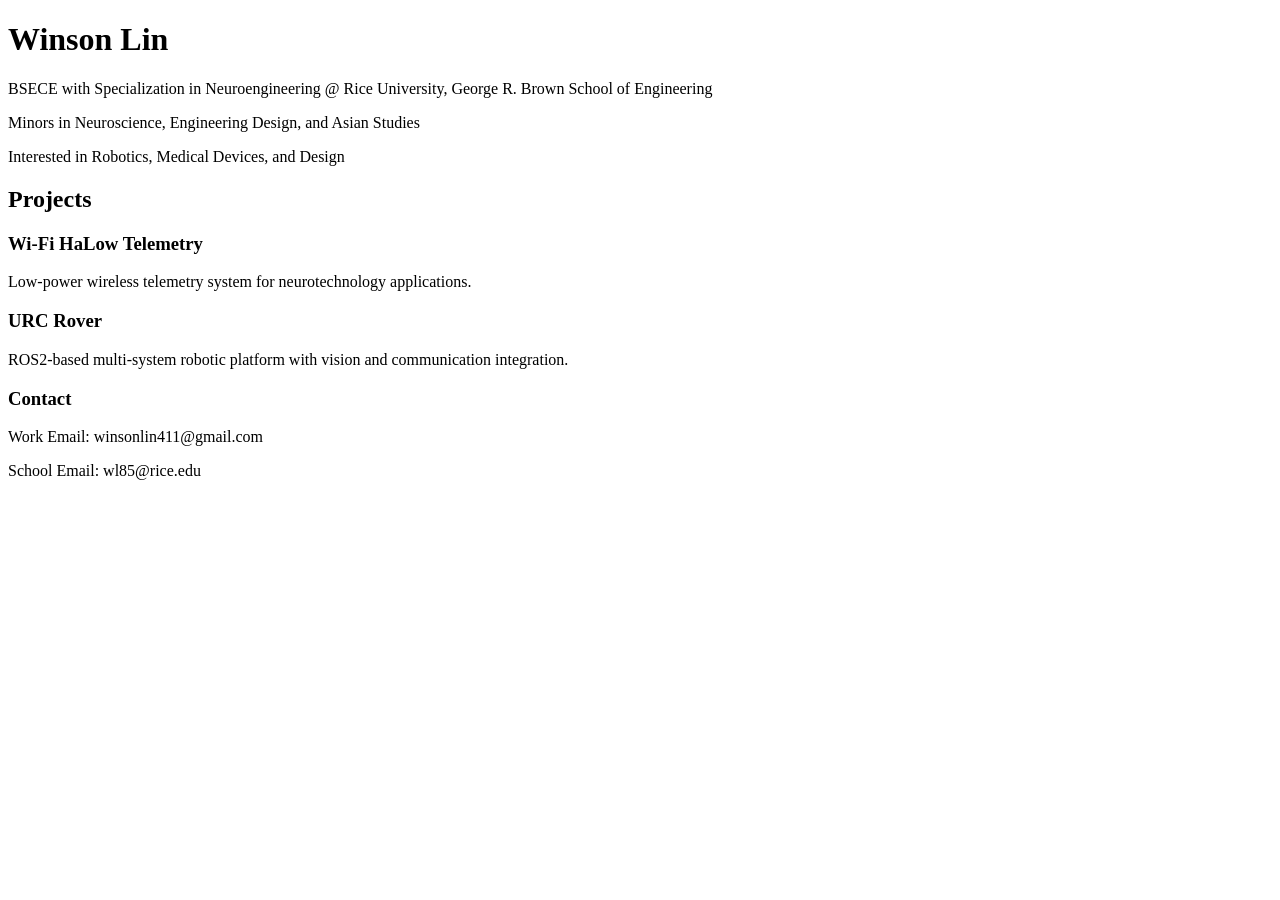
==== index.html @ af5291c9 "Add initial portfolio HTML structure" ====
<!DOCTYPE html>
<html>
<head>
    <title>Winson Lin Portfolio</title>
    <meta charset="UTF-8">
</head>
<body>
    <h1>Winson Lin</h1>
    <p>BSECE with Specialization in Neuroengineering @ Rice University, George R. Brown School of Engineering</p>
    <p>Minors in Neuroscience, Engineering Design, and Asian Studies</p>
    <p>Interested in Robotics, Medical Devices, and Design</p>

    <h2>Projects</h2>

    <h3>Wi-Fi HaLow Telemetry</h3>
    <p>Low-power wireless telemetry system for neurotechnology applications.</p>

    <h3>URC Rover</h3>
    <p>ROS2-based multi-system robotic platform with vision and communication integration.</p>

    <h3>Contact</h3>
    <p>Work Email: winsonlin411@gmail.com</p>
    <p>School Email: wl85@rice.edu</p>
</body>
</html>
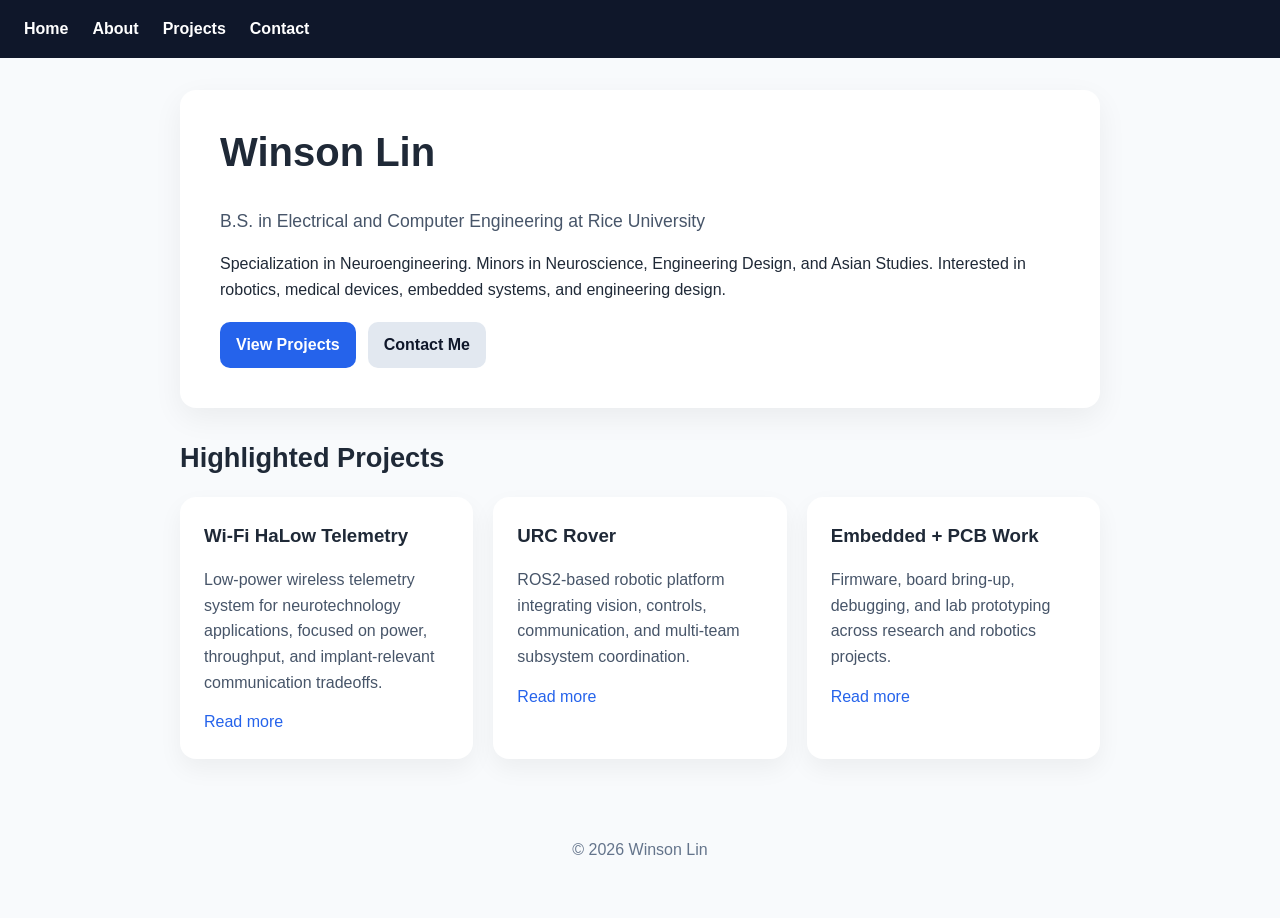
==== commit d6f11815: "aesthetics" ====
--- a/index.html
+++ b/index.html
@@ -1,25 +1,74 @@
 <!DOCTYPE html>
-<html>
+<html lang="en">
 <head>
-    <title>Winson Lin Portfolio</title>
     <meta charset="UTF-8">
+    <meta name="viewport" content="width=device-width, initial-scale=1.0">
+    <title>Winson Lin | Portfolio</title>
+    <link rel="stylesheet" href="style.css">
 </head>
 <body>
-    <h1>Winson Lin</h1>
-    <p>BSECE with Specialization in Neuroengineering @ Rice University, George R. Brown School of Engineering</p>
-    <p>Minors in Neuroscience, Engineering Design, and Asian Studies</p>
-    <p>Interested in Robotics, Medical Devices, and Design</p>
+    <nav class="navbar">
+        <ul>
+            <li><a href="index.html">Home</a></li>
+            <li><a href="about.html">About</a></li>
+            <li><a href="projects.html">Projects</a></li>
+            <li><a href="contact.html">Contact</a></li>
+        </ul>
+    </nav>
 
-    <h2>Projects</h2>
+    <main class="container">
+        <section class="hero">
+            <h1>Winson Lin</h1>
+            <p class="subtitle">
+                B.S. in Electrical and Computer Engineering at Rice University
+            </p>
+            <p>
+                Specialization in Neuroengineering. Minors in Neuroscience, Engineering Design,
+                and Asian Studies. Interested in robotics, medical devices, embedded systems,
+                and engineering design.
+            </p>
 
-    <h3>Wi-Fi HaLow Telemetry</h3>
-    <p>Low-power wireless telemetry system for neurotechnology applications.</p>
+            <div class="button-row">
+                <a class="button" href="projects.html">View Projects</a>
+                <a class="button secondary" href="contact.html">Contact Me</a>
+            </div>
+        </section>
 
-    <h3>URC Rover</h3>
-    <p>ROS2-based multi-system robotic platform with vision and communication integration.</p>
+        <section>
+            <h2 class="section-title">Highlighted Projects</h2>
+            <div class="card-grid">
+                <div class="card">
+                    <h3>Wi-Fi HaLow Telemetry</h3>
+                    <p>
+                        Low-power wireless telemetry system for neurotechnology applications,
+                        focused on power, throughput, and implant-relevant communication tradeoffs.
+                    </p>
+                    <a href="projects.html">Read more</a>
+                </div>
 
-    <h3>Contact</h3>
-    <p>Work Email: winsonlin411@gmail.com</p>
-    <p>School Email: wl85@rice.edu</p>
+                <div class="card">
+                    <h3>URC Rover</h3>
+                    <p>
+                        ROS2-based robotic platform integrating vision, controls, communication,
+                        and multi-team subsystem coordination.
+                    </p>
+                    <a href="projects.html">Read more</a>
+                </div>
+
+                <div class="card">
+                    <h3>Embedded + PCB Work</h3>
+                    <p>
+                        Firmware, board bring-up, debugging, and lab prototyping across research
+                        and robotics projects.
+                    </p>
+                    <a href="projects.html">Read more</a>
+                </div>
+            </div>
+        </section>
+    </main>
+
+    <footer class="footer">
+        <p>© 2026 Winson Lin</p>
+    </footer>
 </body>
-</html>
+</html>
--- a/style.css
+++ b/style.css
@@ -0,0 +1,139 @@
+* {
+    box-sizing: border-box;
+}
+
+body {
+    margin: 0;
+    font-family: Arial, Helvetica, sans-serif;
+    line-height: 1.6;
+    color: #1f2937;
+    background: #f8fafc;
+}
+
+a {
+    color: #2563eb;
+    text-decoration: none;
+}
+
+a:hover {
+    text-decoration: underline;
+}
+
+.navbar {
+    background: #0f172a;
+    padding: 16px 24px;
+}
+
+.navbar ul {
+    list-style: none;
+    margin: 0;
+    padding: 0;
+    display: flex;
+    gap: 24px;
+    align-items: center;
+}
+
+.navbar a {
+    color: white;
+    font-weight: 600;
+}
+
+.container {
+    max-width: 960px;
+    margin: 0 auto;
+    padding: 32px 20px;
+}
+
+.hero {
+    background: white;
+    border-radius: 16px;
+    padding: 40px;
+    box-shadow: 0 10px 30px rgba(0,0,0,0.06);
+    margin-bottom: 28px;
+}
+
+.hero h1 {
+    margin-top: 0;
+    font-size: 2.5rem;
+    line-height: 1.1;
+}
+
+.subtitle {
+    font-size: 1.1rem;
+    color: #475569;
+    margin-bottom: 16px;
+}
+
+.button-row {
+    display: flex;
+    gap: 12px;
+    flex-wrap: wrap;
+    margin-top: 20px;
+}
+
+.button {
+    display: inline-block;
+    background: #2563eb;
+    color: white;
+    padding: 10px 16px;
+    border-radius: 10px;
+    font-weight: 600;
+}
+
+.button.secondary {
+    background: #e2e8f0;
+    color: #0f172a;
+}
+
+.section-title {
+    font-size: 1.7rem;
+    margin: 8px 0 18px;
+}
+
+.card-grid {
+    display: grid;
+    grid-template-columns: repeat(auto-fit, minmax(260px, 1fr));
+    gap: 20px;
+}
+
+.card {
+    background: white;
+    border-radius: 16px;
+    padding: 24px;
+    box-shadow: 0 10px 24px rgba(0,0,0,0.05);
+}
+
+.card h3 {
+    margin-top: 0;
+    margin-bottom: 10px;
+}
+
+.card p {
+    margin-bottom: 14px;
+    color: #475569;
+}
+
+.footer {
+    text-align: center;
+    color: #64748b;
+    padding: 30px 20px 40px;
+}
+
+.page-header {
+    margin-bottom: 24px;
+}
+
+.page-header h1 {
+    margin-bottom: 8px;
+}
+
+.list {
+    padding-left: 20px;
+}
+
+.contact-box {
+    background: white;
+    border-radius: 16px;
+    padding: 24px;
+    box-shadow: 0 10px 24px rgba(0,0,0,0.05);
+}
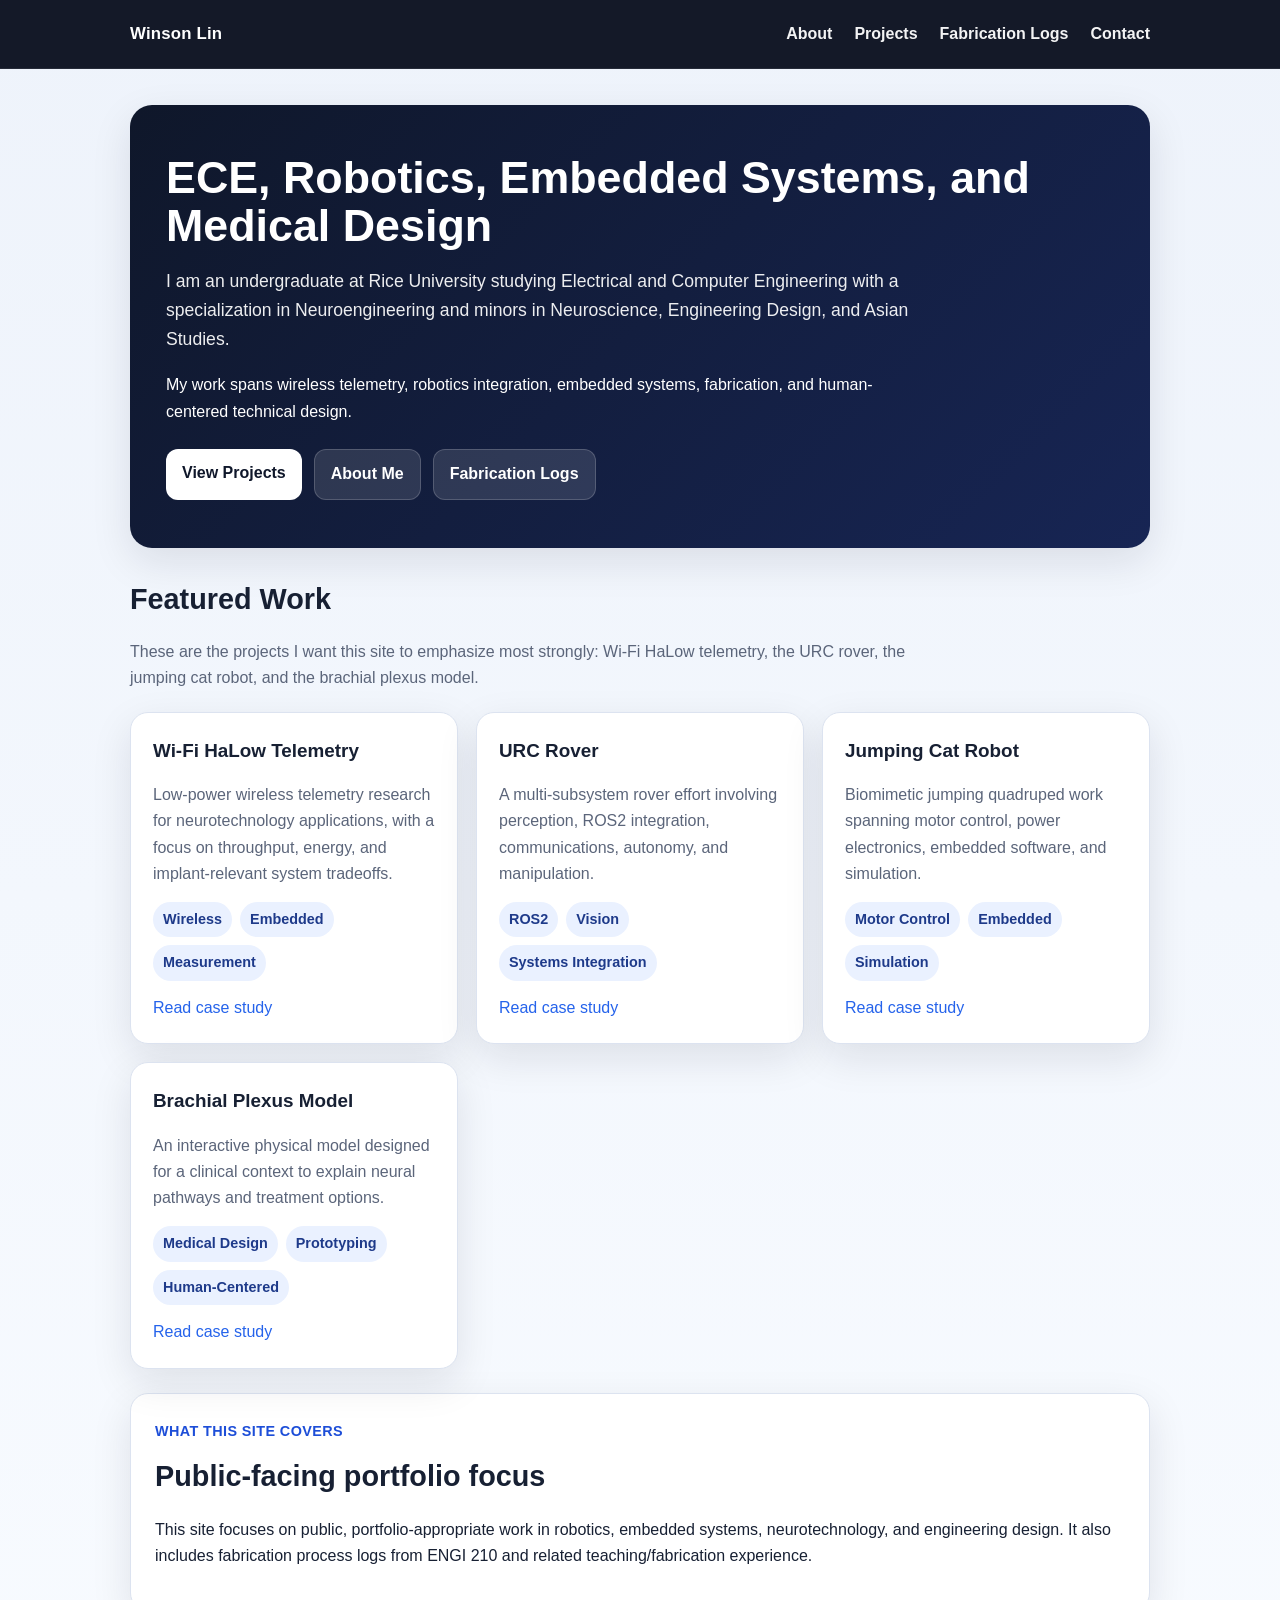
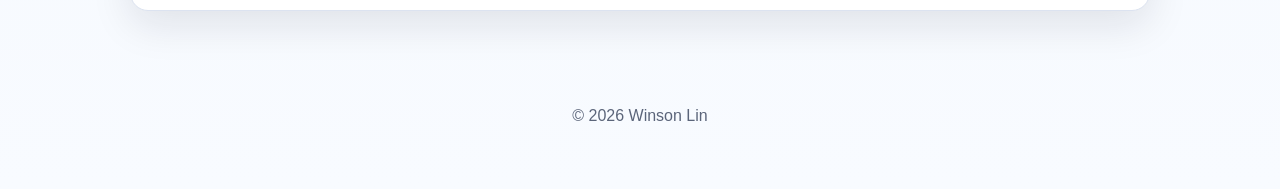
==== commit 176a203b: "separation" ====
--- a/index.html
+++ b/index.html
@@ -8,61 +8,112 @@
 </head>
 <body>
     <nav class="navbar">
-        <ul>
-            <li><a href="index.html">Home</a></li>
-            <li><a href="about.html">About</a></li>
-            <li><a href="projects.html">Projects</a></li>
-            <li><a href="contact.html">Contact</a></li>
-        </ul>
+        <div class="nav-inner">
+            <a class="brand" href="index.html">Winson Lin</a>
+            <ul class="nav-links">
+                <li><a href="about.html">About</a></li>
+                <li><a href="projects.html">Projects</a></li>
+                <li><a href="fabrication-logs.html">Fabrication Logs</a></li>
+                <li><a href="contact.html">Contact</a></li>
+            </ul>
+        </div>
     </nav>
 
     <main class="container">
         <section class="hero">
-            <h1>Winson Lin</h1>
+            <h1>ECE, Robotics, Embedded Systems, and Medical Design</h1>
             <p class="subtitle">
-                B.S. in Electrical and Computer Engineering at Rice University
+                I am an undergraduate at Rice University studying Electrical and Computer Engineering
+                with a specialization in Neuroengineering and minors in Neuroscience, Engineering Design,
+                and Asian Studies.
             </p>
             <p>
-                Specialization in Neuroengineering. Minors in Neuroscience, Engineering Design,
-                and Asian Studies. Interested in robotics, medical devices, embedded systems,
-                and engineering design.
+                My work spans wireless telemetry, robotics integration, embedded systems, fabrication,
+                and human-centered technical design.
             </p>
 
             <div class="button-row">
-                <a class="button" href="projects.html">View Projects</a>
-                <a class="button secondary" href="contact.html">Contact Me</a>
+                <a class="button primary" href="projects.html">View Projects</a>
+                <a class="button secondary" href="about.html">About Me</a>
+                <a class="button secondary" href="fabrication-logs.html">Fabrication Logs</a>
             </div>
         </section>
 
-        <section>
-            <h2 class="section-title">Highlighted Projects</h2>
+        <section class="section">
+            <h2>Featured Work</h2>
+            <p class="section-intro">
+                These are the projects I want this site to emphasize most strongly:
+                Wi-Fi HaLow telemetry, the URC rover, the jumping cat robot, and the brachial plexus model.
+            </p>
+
             <div class="card-grid">
-                <div class="card">
+                <article class="card">
                     <h3>Wi-Fi HaLow Telemetry</h3>
                     <p>
-                        Low-power wireless telemetry system for neurotechnology applications,
-                        focused on power, throughput, and implant-relevant communication tradeoffs.
+                        Low-power wireless telemetry research for neurotechnology applications, with a focus
+                        on throughput, energy, and implant-relevant system tradeoffs.
                     </p>
-                    <a href="projects.html">Read more</a>
-                </div>
+                    <div class="tag-row">
+                        <span class="tag">Wireless</span>
+                        <span class="tag">Embedded</span>
+                        <span class="tag">Measurement</span>
+                    </div>
+                    <a href="halow.html">Read case study</a>
+                </article>
 
-                <div class="card">
+                <article class="card">
                     <h3>URC Rover</h3>
                     <p>
-                        ROS2-based robotic platform integrating vision, controls, communication,
-                        and multi-team subsystem coordination.
+                        A multi-subsystem rover effort involving perception, ROS2 integration, communications,
+                        autonomy, and manipulation.
                     </p>
-                    <a href="projects.html">Read more</a>
-                </div>
+                    <div class="tag-row">
+                        <span class="tag">ROS2</span>
+                        <span class="tag">Vision</span>
+                        <span class="tag">Systems Integration</span>
+                    </div>
+                    <a href="urc.html">Read case study</a>
+                </article>
 
-                <div class="card">
-                    <h3>Embedded + PCB Work</h3>
+                <article class="card">
+                    <h3>Jumping Cat Robot</h3>
                     <p>
-                        Firmware, board bring-up, debugging, and lab prototyping across research
-                        and robotics projects.
+                        Biomimetic jumping quadruped work spanning motor control, power electronics,
+                        embedded software, and simulation.
                     </p>
-                    <a href="projects.html">Read more</a>
-                </div>
+                    <div class="tag-row">
+                        <span class="tag">Motor Control</span>
+                        <span class="tag">Embedded</span>
+                        <span class="tag">Simulation</span>
+                    </div>
+                    <a href="jumping-cat.html">Read case study</a>
+                </article>
+
+                <article class="card">
+                    <h3>Brachial Plexus Model</h3>
+                    <p>
+                        An interactive physical model designed for a clinical context to explain neural pathways
+                        and treatment options.
+                    </p>
+                    <div class="tag-row">
+                        <span class="tag">Medical Design</span>
+                        <span class="tag">Prototyping</span>
+                        <span class="tag">Human-Centered</span>
+                    </div>
+                    <a href="brachial-plexus.html">Read case study</a>
+                </article>
+            </div>
+        </section>
+
+        <section class="section">
+            <div class="panel">
+                <span class="kicker">What this site covers</span>
+                <h2>Public-facing portfolio focus</h2>
+                <p>
+                    This site focuses on public, portfolio-appropriate work in robotics, embedded systems,
+                    neurotechnology, and engineering design. It also includes fabrication process logs from
+                    ENGI 210 and related teaching/fabrication experience.
+                </p>
             </div>
         </section>
     </main>
--- a/style.css
+++ b/style.css
@@ -1,17 +1,35 @@
 * {
     box-sizing: border-box;
+}
+
+:root {
+    --bg: #0b1020;
+    --bg-soft: #121933;
+    --panel: #ffffff;
+    --panel-soft: #f6f8fc;
+    --text: #172033;
+    --muted: #5b657a;
+    --accent: #2563eb;
+    --accent-dark: #1d4ed8;
+    --border: #dce3f0;
+    --shadow: 0 14px 40px rgba(15, 23, 42, 0.10);
+    --maxw: 1060px;
+}
+
+html {
+    scroll-behavior: smooth;
 }
 
 body {
     margin: 0;
     font-family: Arial, Helvetica, sans-serif;
-    line-height: 1.6;
-    color: #1f2937;
-    background: #f8fafc;
+    background: linear-gradient(180deg, #eef3fb 0%, #f8fbff 100%);
+    color: var(--text);
+    line-height: 1.65;
 }
 
 a {
-    color: #2563eb;
+    color: var(--accent);
     text-decoration: none;
 }
 
@@ -20,103 +38,171 @@
 }
 
 .navbar {
-    background: #0f172a;
-    padding: 16px 24px;
-}
-
-.navbar ul {
+    background: rgba(11, 16, 32, 0.96);
+    color: white;
+    position: sticky;
+    top: 0;
+    z-index: 10;
+    backdrop-filter: blur(8px);
+    border-bottom: 1px solid rgba(255,255,255,0.08);
+}
+
+.nav-inner {
+    max-width: var(--maxw);
+    margin: 0 auto;
+    padding: 0 20px;
+    min-height: 68px;
+    display: flex;
+    align-items: center;
+    justify-content: space-between;
+}
+
+.brand {
+    color: white;
+    font-weight: 700;
+    font-size: 1.05rem;
+    letter-spacing: 0.2px;
+}
+
+.nav-links {
     list-style: none;
+    display: flex;
+    gap: 22px;
+    padding: 0;
     margin: 0;
-    padding: 0;
-    display: flex;
-    gap: 24px;
-    align-items: center;
-}
-
-.navbar a {
+    flex-wrap: wrap;
+}
+
+.nav-links a {
     color: white;
     font-weight: 600;
+    opacity: 0.95;
 }
 
 .container {
-    max-width: 960px;
+    max-width: var(--maxw);
     margin: 0 auto;
-    padding: 32px 20px;
+    padding: 36px 20px 48px;
 }
 
 .hero {
-    background: white;
-    border-radius: 16px;
-    padding: 40px;
-    box-shadow: 0 10px 30px rgba(0,0,0,0.06);
+    background: linear-gradient(135deg, #0f172a 0%, #172554 100%);
+    color: white;
+    border-radius: 22px;
+    padding: 48px 36px;
+    box-shadow: var(--shadow);
     margin-bottom: 28px;
 }
 
 .hero h1 {
-    margin-top: 0;
-    font-size: 2.5rem;
-    line-height: 1.1;
-}
-
-.subtitle {
+    margin: 0 0 14px;
+    font-size: 2.8rem;
+    line-height: 1.08;
+}
+
+.hero .subtitle {
     font-size: 1.1rem;
-    color: #475569;
-    margin-bottom: 16px;
+    opacity: 0.92;
+    margin-bottom: 18px;
+    max-width: 760px;
+}
+
+.hero p {
+    max-width: 760px;
+    margin-bottom: 0;
 }
 
 .button-row {
     display: flex;
     gap: 12px;
     flex-wrap: wrap;
-    margin-top: 20px;
+    margin-top: 24px;
 }
 
 .button {
     display: inline-block;
-    background: #2563eb;
-    color: white;
-    padding: 10px 16px;
-    border-radius: 10px;
-    font-weight: 600;
+    padding: 11px 16px;
+    border-radius: 12px;
+    font-weight: 700;
+    transition: 0.2s ease;
+}
+
+.button.primary {
+    background: white;
+    color: #0f172a;
+}
+
+.button.primary:hover {
+    background: #e8eefc;
+    text-decoration: none;
 }
 
 .button.secondary {
-    background: #e2e8f0;
-    color: #0f172a;
-}
-
-.section-title {
-    font-size: 1.7rem;
-    margin: 8px 0 18px;
+    background: rgba(255,255,255,0.12);
+    color: white;
+    border: 1px solid rgba(255,255,255,0.18);
+}
+
+.button.secondary:hover {
+    background: rgba(255,255,255,0.18);
+    text-decoration: none;
+}
+
+.section {
+    margin-top: 24px;
+}
+
+.section h2 {
+    margin: 0 0 14px;
+    font-size: 1.8rem;
+}
+
+.section-intro {
+    color: var(--muted);
+    max-width: 820px;
+    margin-bottom: 20px;
 }
 
 .card-grid {
     display: grid;
-    grid-template-columns: repeat(auto-fit, minmax(260px, 1fr));
-    gap: 20px;
+    grid-template-columns: repeat(auto-fit, minmax(280px, 1fr));
+    gap: 18px;
 }
 
 .card {
-    background: white;
-    border-radius: 16px;
-    padding: 24px;
-    box-shadow: 0 10px 24px rgba(0,0,0,0.05);
+    background: var(--panel);
+    border: 1px solid var(--border);
+    border-radius: 18px;
+    padding: 22px;
+    box-shadow: var(--shadow);
 }
 
 .card h3 {
     margin-top: 0;
     margin-bottom: 10px;
+    font-size: 1.18rem;
 }
 
 .card p {
+    color: var(--muted);
     margin-bottom: 14px;
-    color: #475569;
-}
-
-.footer {
-    text-align: center;
-    color: #64748b;
-    padding: 30px 20px 40px;
+}
+
+.tag-row {
+    display: flex;
+    flex-wrap: wrap;
+    gap: 8px;
+    margin-top: 10px;
+    margin-bottom: 14px;
+}
+
+.tag {
+    font-size: 0.9rem;
+    background: #eaf1ff;
+    color: #1e3a8a;
+    border-radius: 999px;
+    padding: 6px 10px;
+    font-weight: 600;
 }
 
 .page-header {
@@ -124,16 +210,109 @@
 }
 
 .page-header h1 {
-    margin-bottom: 8px;
+    margin: 0 0 8px;
+    font-size: 2.3rem;
+}
+
+.page-header p {
+    margin: 0;
+    color: var(--muted);
+    max-width: 800px;
+}
+
+.panel {
+    background: var(--panel);
+    border: 1px solid var(--border);
+    border-radius: 18px;
+    padding: 24px;
+    box-shadow: var(--shadow);
+    margin-bottom: 20px;
+}
+
+.panel h2,
+.panel h3 {
+    margin-top: 0;
+}
+
+.two-col {
+    display: grid;
+    grid-template-columns: 1.15fr 0.85fr;
+    gap: 20px;
 }
 
 .list {
     padding-left: 20px;
-}
-
-.contact-box {
-    background: white;
+    margin: 10px 0 0;
+}
+
+.list li {
+    margin-bottom: 8px;
+}
+
+.kicker {
+    display: inline-block;
+    margin-bottom: 10px;
+    font-size: 0.9rem;
+    font-weight: 700;
+    letter-spacing: 0.4px;
+    text-transform: uppercase;
+    color: var(--accent-dark);
+}
+
+.footer {
+    max-width: var(--maxw);
+    margin: 0 auto;
+    padding: 8px 20px 44px;
+    color: var(--muted);
+    text-align: center;
+}
+
+.note {
+    color: var(--muted);
+    font-size: 0.96rem;
+}
+
+.link-list {
+    display: grid;
+    gap: 14px;
+}
+
+.link-card {
+    background: var(--panel);
+    border: 1px solid var(--border);
     border-radius: 16px;
-    padding: 24px;
-    box-shadow: 0 10px 24px rgba(0,0,0,0.05);
+    padding: 18px;
+    box-shadow: var(--shadow);
+}
+
+.link-card h3 {
+    margin: 0 0 8px;
+    font-size: 1.05rem;
+}
+
+.link-card p {
+    margin: 0;
+    color: var(--muted);
+}
+
+@media (max-width: 860px) {
+    .two-col {
+        grid-template-columns: 1fr;
+    }
+
+    .hero {
+        padding: 36px 24px;
+    }
+
+    .hero h1 {
+        font-size: 2.2rem;
+    }
+
+    .nav-inner {
+        padding-top: 12px;
+        padding-bottom: 12px;
+        align-items: flex-start;
+        flex-direction: column;
+        gap: 12px;
+    }
 }
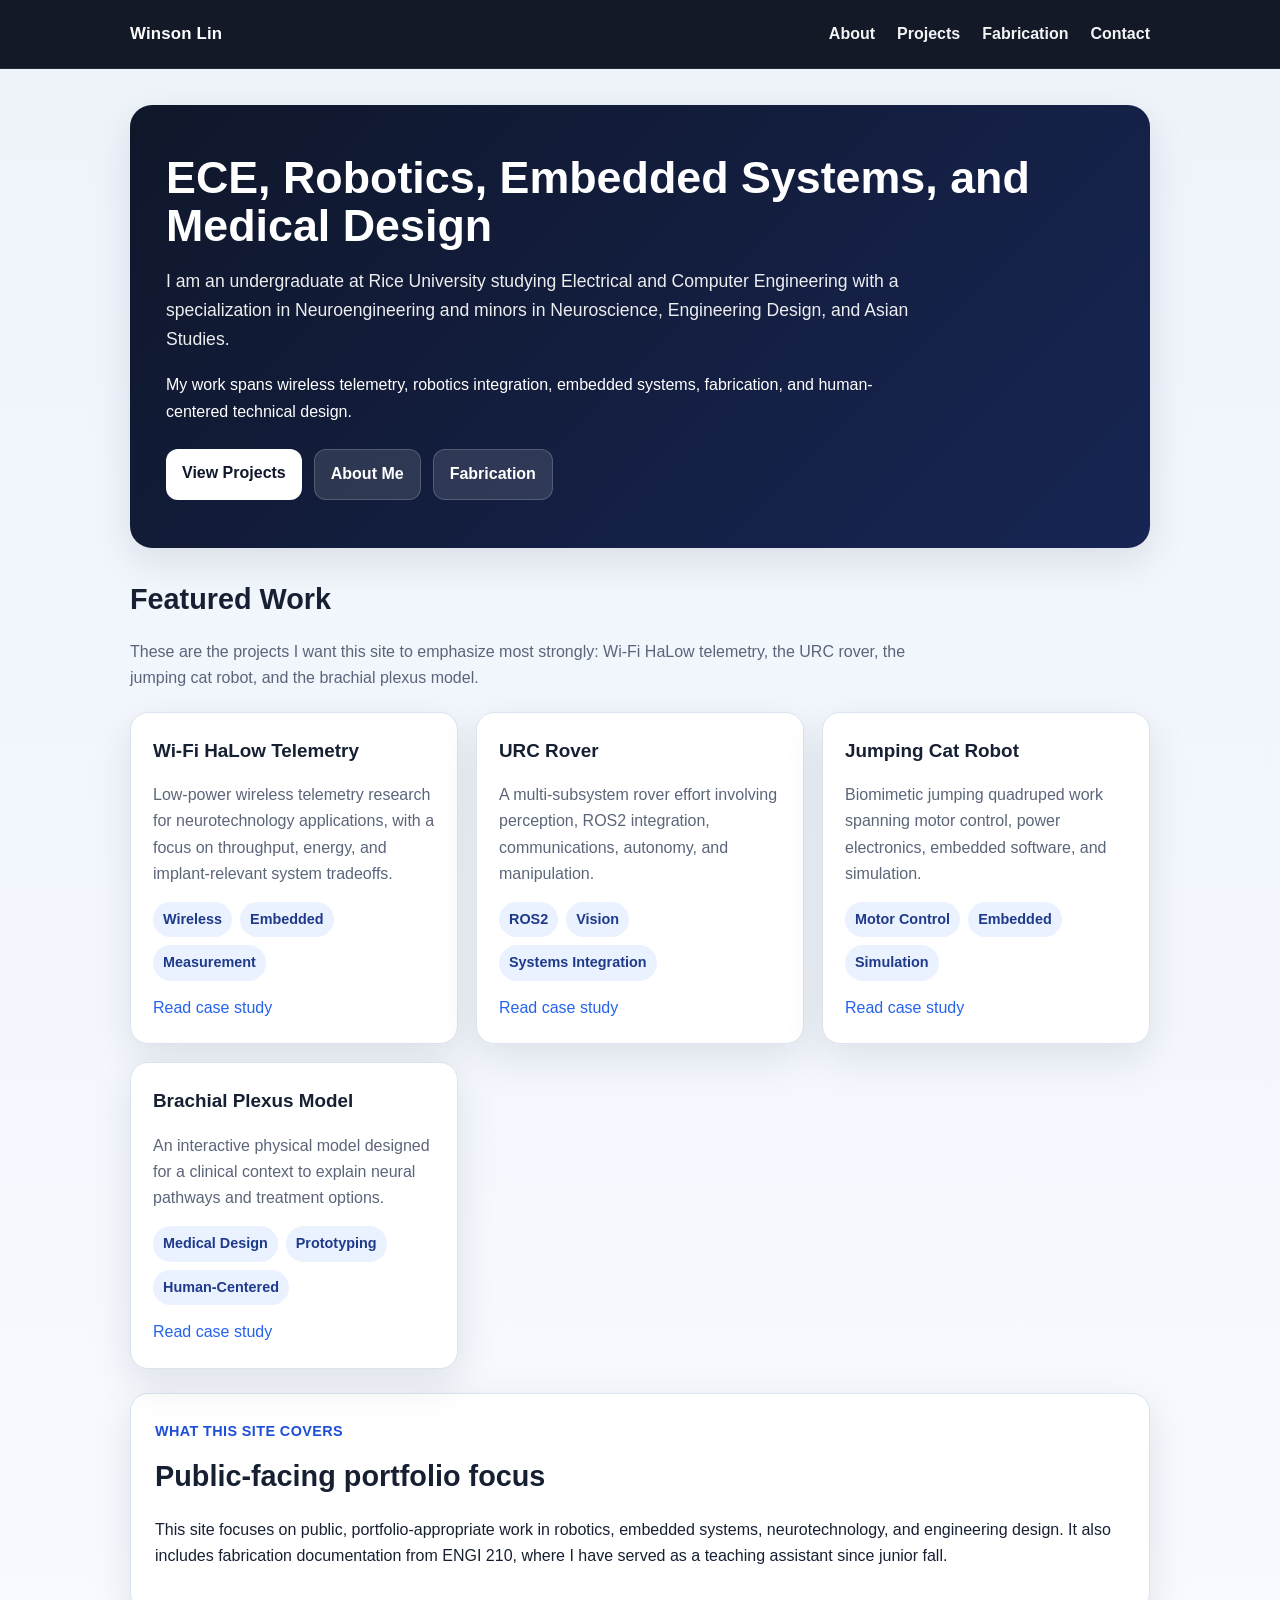
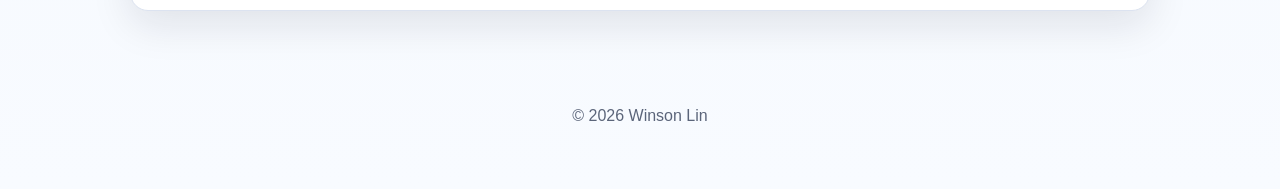
==== commit 664f1d90: "fabrication update" ====
--- a/index.html
+++ b/index.html
@@ -13,7 +13,7 @@
             <ul class="nav-links">
                 <li><a href="about.html">About</a></li>
                 <li><a href="projects.html">Projects</a></li>
-                <li><a href="fabrication-logs.html">Fabrication Logs</a></li>
+                <li><a href="fabrication.html">Fabrication</a></li>
                 <li><a href="contact.html">Contact</a></li>
             </ul>
         </div>
@@ -35,7 +35,7 @@
             <div class="button-row">
                 <a class="button primary" href="projects.html">View Projects</a>
                 <a class="button secondary" href="about.html">About Me</a>
-                <a class="button secondary" href="fabrication-logs.html">Fabrication Logs</a>
+                <a class="button secondary" href="fabrication.html">Fabrication</a>
             </div>
         </section>
 
@@ -111,8 +111,8 @@
                 <h2>Public-facing portfolio focus</h2>
                 <p>
                     This site focuses on public, portfolio-appropriate work in robotics, embedded systems,
-                    neurotechnology, and engineering design. It also includes fabrication process logs from
-                    ENGI 210 and related teaching/fabrication experience.
+                    neurotechnology, and engineering design. It also includes fabrication documentation from
+                    ENGI 210, where I have served as a teaching assistant since junior fall.
                 </p>
             </div>
         </section>
--- a/style.css
+++ b/style.css
@@ -295,6 +295,121 @@
     color: var(--muted);
 }
 
+.fabrication-page {
+    padding-bottom: 56px;
+}
+
+.fabrication-hero {
+    background: linear-gradient(135deg, rgba(37, 99, 235, 0.10), rgba(15, 23, 42, 0.04));
+    border: 1px solid rgba(37, 99, 235, 0.14);
+    border-radius: 24px;
+    padding: 28px;
+}
+
+.fabrication-hero h1 {
+    margin-bottom: 12px;
+}
+
+.fabrication-intro {
+    display: grid;
+    grid-template-columns: minmax(0, 1.2fr) minmax(240px, 0.8fr);
+    gap: 20px;
+    align-items: start;
+}
+
+.fabrication-intro p {
+    margin-bottom: 0;
+}
+
+.fabrication-tags {
+    margin: 0;
+    align-content: start;
+}
+
+.fabrication-grid {
+    display: grid;
+    grid-template-columns: repeat(auto-fit, minmax(250px, 1fr));
+    gap: 20px;
+}
+
+.fabrication-card {
+    background: var(--panel);
+    border: 1px solid var(--border);
+    border-radius: 24px;
+    box-shadow: var(--shadow);
+    overflow: hidden;
+    transition: transform 0.2s ease, box-shadow 0.2s ease, border-color 0.2s ease;
+}
+
+.fabrication-card:hover {
+    transform: translateY(-4px);
+    box-shadow: 0 18px 48px rgba(15, 23, 42, 0.14);
+    border-color: #c9d6f5;
+}
+
+.fabrication-card-link {
+    display: flex;
+    flex-direction: column;
+    height: 100%;
+    color: inherit;
+}
+
+.fabrication-card-link:hover {
+    text-decoration: none;
+}
+
+.fabrication-card-link:focus-visible {
+    outline: 3px solid rgba(37, 99, 235, 0.28);
+    outline-offset: -3px;
+}
+
+.fabrication-image-wrap {
+    padding: 18px 18px 0;
+}
+
+.fabrication-thumb {
+    width: 100%;
+    aspect-ratio: 1 / 1;
+    display: block;
+    object-fit: cover;
+    object-position: center;
+    border-radius: 20px;
+    background: linear-gradient(180deg, #edf3ff 0%, #dce7fb 100%);
+}
+
+.fabrication-card-body {
+    display: flex;
+    flex: 1;
+    flex-direction: column;
+    gap: 10px;
+    padding: 18px 20px 22px;
+}
+
+.fabrication-card-body h3 {
+    margin: 0;
+    font-size: 1.15rem;
+    line-height: 1.28;
+}
+
+.fabrication-card-body p {
+    margin: 0;
+    color: var(--muted);
+}
+
+.fabrication-card-meta {
+    font-size: 0.8rem;
+    font-weight: 700;
+    letter-spacing: 0.08em;
+    text-transform: uppercase;
+    color: var(--accent-dark);
+}
+
+.fabrication-card-cta {
+    margin-top: auto;
+    font-weight: 700;
+    color: var(--accent);
+}
+
 @media (max-width: 860px) {
     .two-col {
         grid-template-columns: 1fr;
@@ -315,4 +430,22 @@
         flex-direction: column;
         gap: 12px;
     }
-}+
+    .fabrication-intro {
+        grid-template-columns: 1fr;
+    }
+}
+
+@media (max-width: 560px) {
+    .fabrication-hero {
+        padding: 24px 20px;
+    }
+
+    .fabrication-image-wrap {
+        padding: 16px 16px 0;
+    }
+
+    .fabrication-card-body {
+        padding: 16px 18px 20px;
+    }
+}
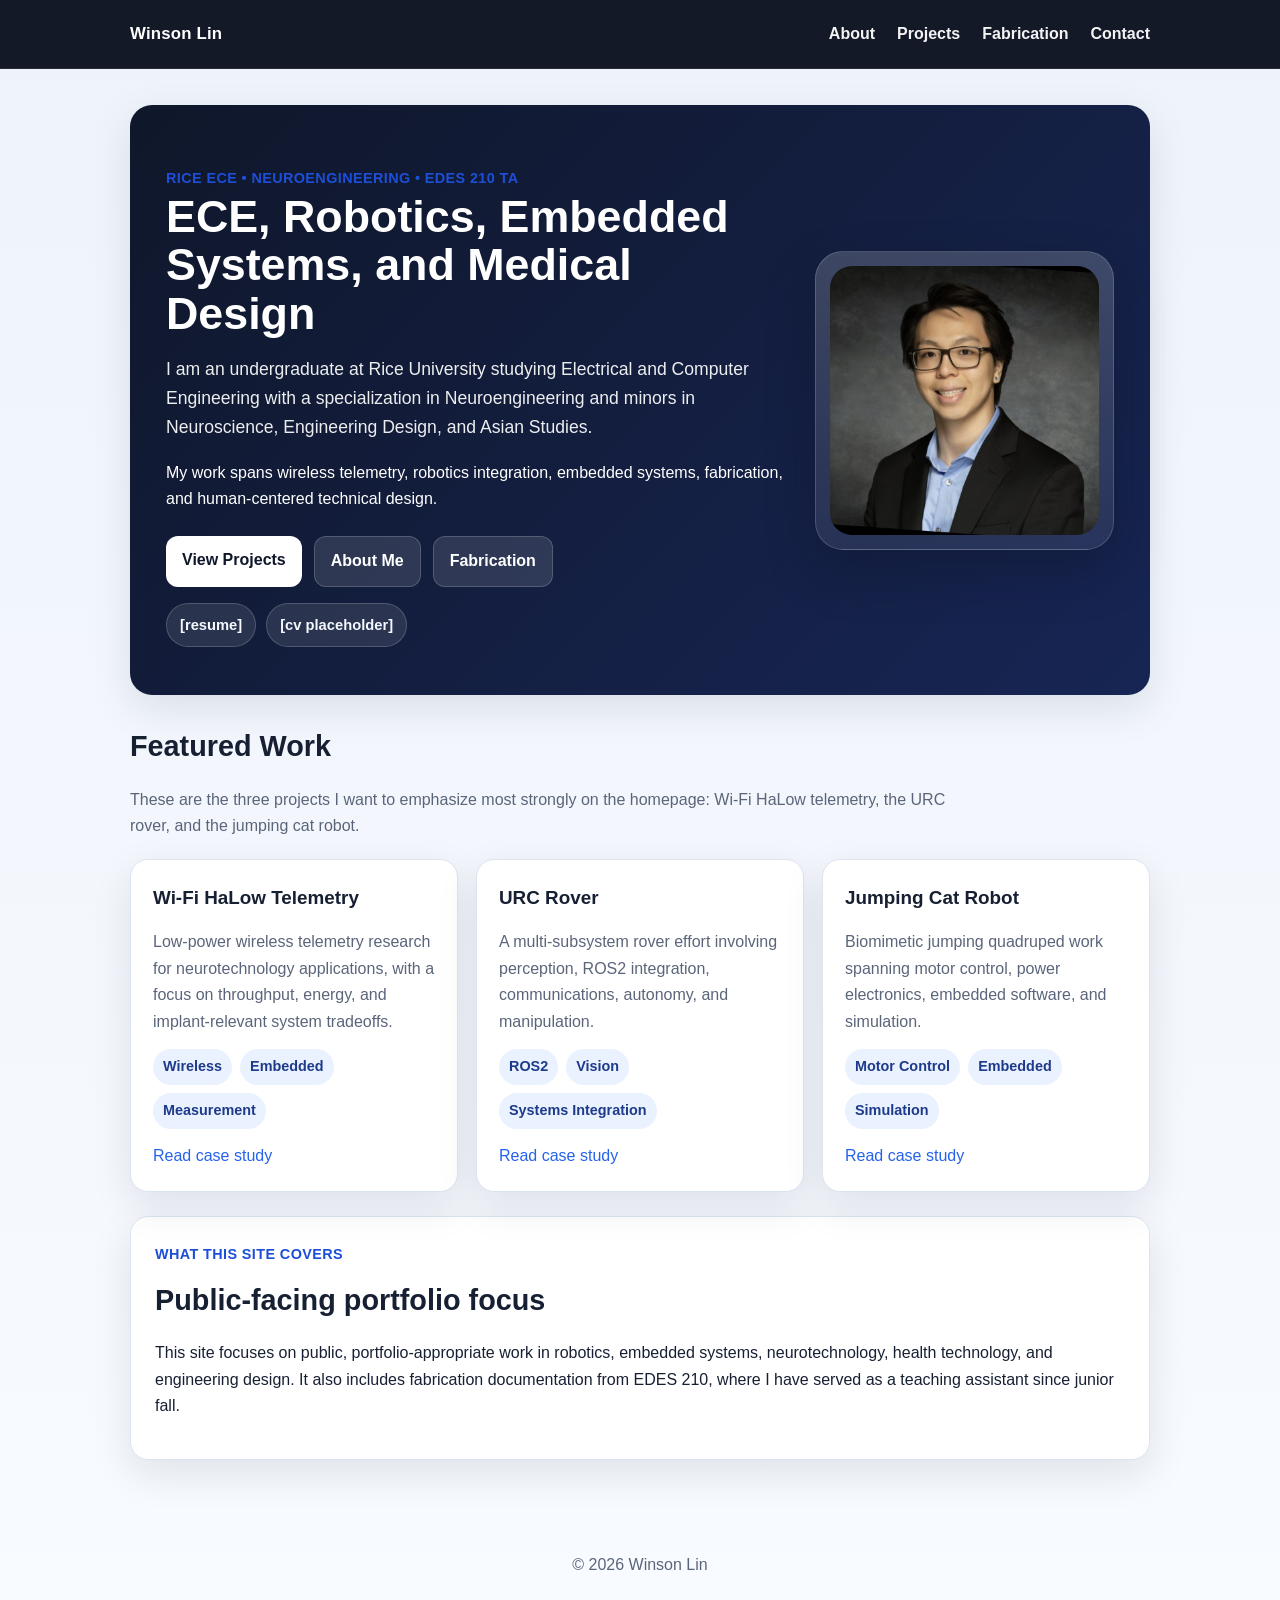
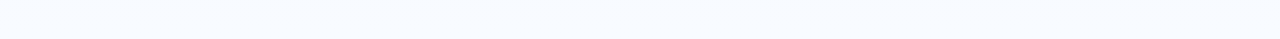
==== commit 03339030: "clean up placeholder" ====
--- a/index.html
+++ b/index.html
@@ -20,30 +20,44 @@
     </nav>
 
     <main class="container">
-        <section class="hero">
-            <h1>ECE, Robotics, Embedded Systems, and Medical Design</h1>
-            <p class="subtitle">
-                I am an undergraduate at Rice University studying Electrical and Computer Engineering
-                with a specialization in Neuroengineering and minors in Neuroscience, Engineering Design,
-                and Asian Studies.
-            </p>
-            <p>
-                My work spans wireless telemetry, robotics integration, embedded systems, fabrication,
-                and human-centered technical design.
-            </p>
+        <section class="hero hero-split">
+            <div class="hero-copy">
+                <p class="kicker hero-kicker">Rice ECE • Neuroengineering • EDES 210 TA</p>
+                <h1>ECE, Robotics, Embedded Systems, and Medical Design</h1>
+                <p class="subtitle">
+                    I am an undergraduate at Rice University studying Electrical and Computer Engineering
+                    with a specialization in Neuroengineering and minors in Neuroscience, Engineering Design,
+                    and Asian Studies.
+                </p>
+                <p>
+                    My work spans wireless telemetry, robotics integration, embedded systems, fabrication,
+                    and human-centered technical design.
+                </p>
 
-            <div class="button-row">
-                <a class="button primary" href="projects.html">View Projects</a>
-                <a class="button secondary" href="about.html">About Me</a>
-                <a class="button secondary" href="fabrication.html">Fabrication</a>
+                <div class="button-row">
+                    <a class="button primary" href="projects.html">View Projects</a>
+                    <a class="button secondary" href="about.html">About Me</a>
+                    <a class="button secondary" href="fabrication.html">Fabrication</a>
+                </div>
+
+                <div class="hero-docs" aria-label="Document placeholders">
+                    <span class="doc-pill">[resume]</span>
+                    <span class="doc-pill">[cv placeholder]</span>
+                </div>
+            </div>
+
+            <div class="hero-media">
+                <div class="hero-photo-card">
+                    <img class="hero-photo" src="assets/index/headshot.jpg" alt="Headshot of Winson Lin">
+                </div>
             </div>
         </section>
 
         <section class="section">
             <h2>Featured Work</h2>
             <p class="section-intro">
-                These are the projects I want this site to emphasize most strongly:
-                Wi-Fi HaLow telemetry, the URC rover, the jumping cat robot, and the brachial plexus model.
+                These are the three projects I want to emphasize most strongly on the homepage:
+                Wi-Fi HaLow telemetry, the URC rover, and the jumping cat robot.
             </p>
 
             <div class="card-grid">
@@ -88,20 +102,6 @@
                     </div>
                     <a href="jumping-cat.html">Read case study</a>
                 </article>
-
-                <article class="card">
-                    <h3>Brachial Plexus Model</h3>
-                    <p>
-                        An interactive physical model designed for a clinical context to explain neural pathways
-                        and treatment options.
-                    </p>
-                    <div class="tag-row">
-                        <span class="tag">Medical Design</span>
-                        <span class="tag">Prototyping</span>
-                        <span class="tag">Human-Centered</span>
-                    </div>
-                    <a href="brachial-plexus.html">Read case study</a>
-                </article>
             </div>
         </section>
 
@@ -111,8 +111,8 @@
                 <h2>Public-facing portfolio focus</h2>
                 <p>
                     This site focuses on public, portfolio-appropriate work in robotics, embedded systems,
-                    neurotechnology, and engineering design. It also includes fabrication documentation from
-                    ENGI 210, where I have served as a teaching assistant since junior fall.
+                    neurotechnology, health technology, and engineering design. It also includes fabrication
+                    documentation from EDES 210, where I have served as a teaching assistant since junior fall.
                 </p>
             </div>
         </section>
@@ -122,4 +122,4 @@
         <p>© 2026 Winson Lin</p>
     </footer>
 </body>
-</html>+</html>
--- a/style.css
+++ b/style.css
@@ -112,6 +112,43 @@
     margin-bottom: 0;
 }
 
+.hero-split {
+    display: grid;
+    grid-template-columns: minmax(0, 1.35fr) minmax(240px, 0.65fr);
+    gap: 28px;
+    align-items: center;
+}
+
+.hero-copy {
+    min-width: 0;
+}
+
+.hero-kicker {
+    color: rgba(255, 255, 255, 0.75);
+}
+
+.hero-media {
+    display: flex;
+    justify-content: center;
+}
+
+.hero-photo-card {
+    width: min(100%, 320px);
+    padding: 14px;
+    border-radius: 28px;
+    background: linear-gradient(180deg, rgba(255, 255, 255, 0.18), rgba(255, 255, 255, 0.08));
+    border: 1px solid rgba(255, 255, 255, 0.16);
+    box-shadow: 0 22px 50px rgba(9, 14, 30, 0.28);
+}
+
+.hero-photo {
+    width: 100%;
+    aspect-ratio: 1 / 1;
+    display: block;
+    object-fit: cover;
+    border-radius: 22px;
+}
+
 .button-row {
     display: flex;
     gap: 12px;
@@ -146,6 +183,31 @@
 .button.secondary:hover {
     background: rgba(255,255,255,0.18);
     text-decoration: none;
+}
+
+.hero-docs {
+    display: flex;
+    flex-wrap: wrap;
+    gap: 10px;
+    margin-top: 16px;
+}
+
+.doc-pill {
+    display: inline-flex;
+    align-items: center;
+    padding: 9px 13px;
+    border-radius: 999px;
+    font-size: 0.92rem;
+    font-weight: 700;
+    color: #f5f8ff;
+    background: rgba(255, 255, 255, 0.10);
+    border: 1px solid rgba(255, 255, 255, 0.18);
+}
+
+.doc-pill-light {
+    color: var(--accent-dark);
+    background: #edf3ff;
+    border-color: #d7e4ff;
 }
 
 .section {
@@ -410,6 +472,83 @@
     color: var(--accent);
 }
 
+.projects-page {
+    padding-bottom: 56px;
+}
+
+.project-jump-links {
+    display: flex;
+    flex-wrap: wrap;
+    gap: 10px;
+    margin-bottom: 18px;
+}
+
+.project-jump-link {
+    display: inline-flex;
+    align-items: center;
+    padding: 10px 14px;
+    border-radius: 999px;
+    background: #edf3ff;
+    border: 1px solid #d7e4ff;
+    color: var(--accent-dark);
+    font-weight: 700;
+}
+
+.project-jump-link:hover {
+    text-decoration: none;
+    background: #e3edff;
+}
+
+.project-accordion {
+    display: grid;
+    gap: 18px;
+}
+
+.project-group {
+    background: var(--panel);
+    border: 1px solid var(--border);
+    border-radius: 20px;
+    box-shadow: var(--shadow);
+    overflow: hidden;
+}
+
+.project-group summary {
+    list-style: none;
+    display: flex;
+    align-items: center;
+    justify-content: space-between;
+    gap: 18px;
+    padding: 20px 22px;
+    font-size: 1.15rem;
+    font-weight: 700;
+    cursor: pointer;
+}
+
+.project-group summary::-webkit-details-marker {
+    display: none;
+}
+
+.project-group summary::after {
+    content: "+";
+    margin-left: auto;
+    color: var(--accent-dark);
+    font-size: 1.15rem;
+}
+
+.project-group[open] summary::after {
+    content: "-";
+}
+
+.project-group-meta {
+    font-size: 0.92rem;
+    font-weight: 600;
+    color: var(--muted);
+}
+
+.project-group-content {
+    padding: 0 22px 22px;
+}
+
 @media (max-width: 860px) {
     .two-col {
         grid-template-columns: 1fr;
@@ -417,6 +556,10 @@
 
     .hero {
         padding: 36px 24px;
+    }
+
+    .hero-split {
+        grid-template-columns: 1fr;
     }
 
     .hero h1 {
@@ -437,6 +580,14 @@
 }
 
 @media (max-width: 560px) {
+    .hero {
+        padding: 28px 20px;
+    }
+
+    .hero-photo-card {
+        max-width: 240px;
+    }
+
     .fabrication-hero {
         padding: 24px 20px;
     }
@@ -448,4 +599,10 @@
     .fabrication-card-body {
         padding: 16px 18px 20px;
     }
-}
+
+    .project-group summary,
+    .project-group-content {
+        padding-left: 18px;
+        padding-right: 18px;
+    }
+}
